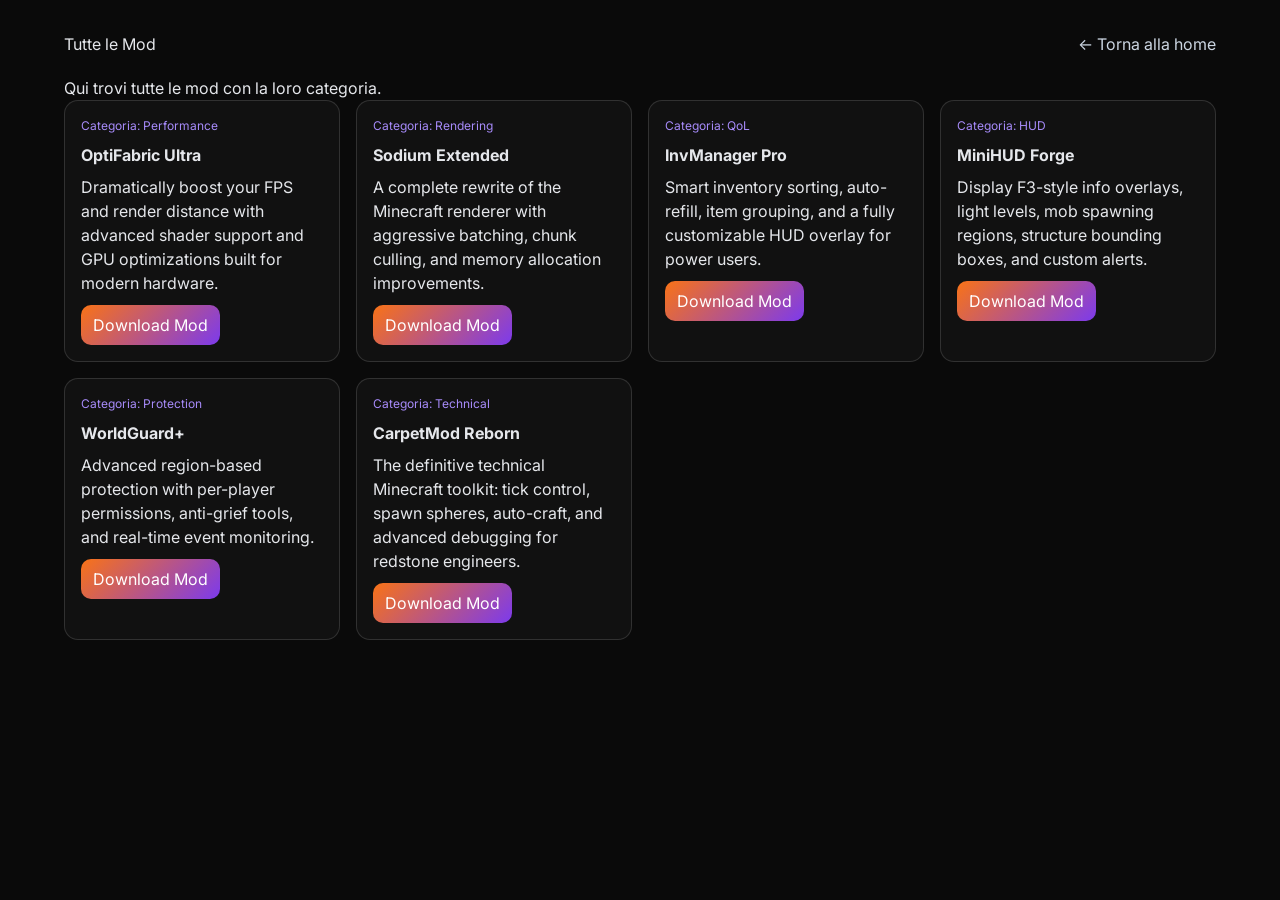
==== mods.html @ 99677b73 "Show two chosen mods on home and add dedicated all-mods page" ====
<!doctype html>
<html lang="it">
  <head>
    <meta charset="UTF-8" />
    <meta name="viewport" content="width=device-width, initial-scale=1.0" />
    <title>Tutte le Mod</title>
    <link rel="stylesheet" href="/assets/main-7BRnCNmq.css" />
    <style>
      body { background: #0a0a0a; color: #e5e7eb; }
      .wrap { max-width: 1200px; margin: 0 auto; padding: 32px 24px; }
      .grid { display: grid; gap: 16px; grid-template-columns: repeat(auto-fit,minmax(240px,1fr)); }
      .card { background: #111; border: 1px solid #ffffff22; border-radius: 14px; padding: 16px; }
      .cat { font-size: 12px; color: #a78bfa; }
      .title { font-weight: 700; margin: 8px 0; }
      .btn { display:inline-block; margin-top:10px; padding:8px 12px; border-radius:10px; background: linear-gradient(135deg,#f97316,#7c3aed); color:#fff; text-decoration:none; }
      .top { display:flex; justify-content:space-between; align-items:center; margin-bottom:20px; }
      .back { color:#cbd5e1; text-decoration:none; }
    </style>
  </head>
  <body>
    <div class="wrap">
      <div class="top">
        <h1>Tutte le Mod</h1>
        <a class="back" href="/">← Torna alla home</a>
      </div>
      <p>Qui trovi tutte le mod con la loro categoria.</p>
      <div id="mods-grid" class="grid"></div>
    </div>

    <script>
      async function loadMods() {
        try {
          const res = await fetch('/mods.json', { cache: 'no-store' });
          if (!res.ok) throw new Error('mods.json non trovato');
          const data = await res.json();
          return Array.isArray(data) ? data : [];
        } catch {
          return [];
        }
      }

      function renderMods(mods) {
        const grid = document.getElementById('mods-grid');
        if (!mods.length) {
          grid.innerHTML = '<div class="card">Nessuna mod disponibile.</div>';
          return;
        }

        grid.innerHTML = mods.map((mod) => `
          <article class="card">
            <div class="cat">Categoria: ${mod.category ?? 'N/D'}</div>
            <div class="title">${mod.name ?? 'Mod'}</div>
            <div>${mod.description ?? ''}</div>
            <a class="btn" href="${mod.downloadUrl ?? '#'}" target="_blank" rel="noopener noreferrer">
              ${mod.downloadLabel ?? 'Download Mod'}
            </a>
          </article>
        `).join('');
      }

      loadMods().then(renderMods);
    </script>
  </body>
</html>
---- assets/main-7BRnCNmq.css ----
@import"https://fonts.googleapis.com/css2?family=Inter:wght@300;400;500;600;700;800;900&family=Press+Start+2P&display=swap";@layer components;@layer properties{@supports (((-webkit-hyphens:none)) and (not (margin-trim:inline))) or ((-moz-orient:inline) and (not (color:rgb(from red r g b)))){*,:before,:after,::backdrop{--tw-border-style:solid;--tw-leading:initial;--tw-font-weight:initial;--tw-tracking:initial;--tw-duration:initial}}}@layer theme{:root,:host{--font-sans:ui-sans-serif, system-ui, sans-serif, "Apple Color Emoji", "Segoe UI Emoji", "Segoe UI Symbol", "Noto Color Emoji";--font-mono:ui-monospace, SFMono-Regular, Menlo, Monaco, Consolas, "Liberation Mono", "Courier New", monospace;--color-gray-300:oklch(87.2% .01 258.338);--color-gray-400:oklch(70.7% .022 261.325);--color-gray-500:oklch(55.1% .027 264.364);--color-gray-600:oklch(44.6% .03 256.802);--color-white:#fff;--spacing:.25rem;--container-xl:36rem;--container-2xl:42rem;--container-5xl:64rem;--container-7xl:80rem;--text-xs:.75rem;--text-xs--line-height:calc(1 / .75);--text-sm:.875rem;--text-sm--line-height:calc(1.25 / .875);--text-base:1rem;--text-base--line-height: 1.5 ;--text-lg:1.125rem;--text-lg--line-height:calc(1.75 / 1.125);--text-xl:1.25rem;--text-xl--line-height:calc(1.75 / 1.25);--text-2xl:1.5rem;--text-2xl--line-height:calc(2 / 1.5);--text-3xl:1.875rem;--text-3xl--line-height: 1.2 ;--text-4xl:2.25rem;--text-4xl--line-height:calc(2.5 / 2.25);--text-5xl:3rem;--text-5xl--line-height:1;--font-weight-semibold:600;--font-weight-bold:700;--font-weight-black:900;--tracking-tight:-.025em;--leading-tight:1.25;--leading-relaxed:1.625;--radius-md:.375rem;--radius-lg:.5rem;--radius-xl:.75rem;--radius-2xl:1rem;--aspect-video:16 / 9;--default-transition-duration:.15s;--default-transition-timing-function:cubic-bezier(.4, 0, .2, 1);--default-font-family:var(--font-sans);--default-mono-font-family:var(--font-mono)}}@layer base{*,:after,:before,::backdrop{box-sizing:border-box;border:0 solid;margin:0;padding:0}::file-selector-button{box-sizing:border-box;border:0 solid;margin:0;padding:0}html,:host{-webkit-text-size-adjust:100%;tab-size:4;line-height:1.5;font-family:var(--default-font-family,ui-sans-serif, system-ui, sans-serif, "Apple Color Emoji", "Segoe UI Emoji", "Segoe UI Symbol", "Noto Color Emoji");font-feature-settings:var(--default-font-feature-settings,normal);font-variation-settings:var(--default-font-variation-settings,normal);-webkit-tap-highlight-color:transparent}hr{height:0;color:inherit;border-top-width:1px}abbr:where([title]){-webkit-text-decoration:underline dotted;text-decoration:underline dotted}h1,h2,h3,h4,h5,h6{font-size:inherit;font-weight:inherit}a{color:inherit;-webkit-text-decoration:inherit;text-decoration:inherit}b,strong{font-weight:bolder}code,kbd,samp,pre{font-family:var(--default-mono-font-family,ui-monospace, SFMono-Regular, Menlo, Monaco, Consolas, "Liberation Mono", "Courier New", monospace);font-feature-settings:var(--default-mono-font-feature-settings,normal);font-variation-settings:var(--default-mono-font-variation-settings,normal);font-size:1em}small{font-size:80%}sub,sup{vertical-align:baseline;font-size:75%;line-height:0;position:relative}sub{bottom:-.25em}sup{top:-.5em}table{text-indent:0;border-color:inherit;border-collapse:collapse}:-moz-focusring{outline:auto}progress{vertical-align:baseline}summary{display:list-item}ol,ul,menu{list-style:none}img,svg,video,canvas,audio,iframe,embed,object{vertical-align:middle;display:block}img,video{max-width:100%;height:auto}button,input,select,optgroup,textarea{font:inherit;font-feature-settings:inherit;font-variation-settings:inherit;letter-spacing:inherit;color:inherit;opacity:1;background-color:#0000;border-radius:0}::file-selector-button{font:inherit;font-feature-settings:inherit;font-variation-settings:inherit;letter-spacing:inherit;color:inherit;opacity:1;background-color:#0000;border-radius:0}:where(select:is([multiple],[size])) optgroup{font-weight:bolder}:where(select:is([multiple],[size])) optgroup option{padding-inline-start:20px}::file-selector-button{margin-inline-end:4px}::placeholder{opacity:1}@supports (not ((-webkit-appearance:-apple-pay-button))) or (contain-intrinsic-size:1px){::placeholder{color:currentColor}@supports (color:color-mix(in lab,red,red)){::placeholder{color:color-mix(in oklab,currentcolor 50%,transparent)}}}textarea{resize:vertical}::-webkit-search-decoration{-webkit-appearance:none}::-webkit-date-and-time-value{min-height:1lh;text-align:inherit}::-webkit-datetime-edit{display:inline-flex}::-webkit-datetime-edit-fields-wrapper{padding:0}::-webkit-datetime-edit{padding-block:0}::-webkit-datetime-edit-year-field{padding-block:0}::-webkit-datetime-edit-month-field{padding-block:0}::-webkit-datetime-edit-day-field{padding-block:0}::-webkit-datetime-edit-hour-field{padding-block:0}::-webkit-datetime-edit-minute-field{padding-block:0}::-webkit-datetime-edit-second-field{padding-block:0}::-webkit-datetime-edit-millisecond-field{padding-block:0}::-webkit-datetime-edit-meridiem-field{padding-block:0}::-webkit-calendar-picker-indicator{line-height:1}:-moz-ui-invalid{box-shadow:none}button,input:where([type=button],[type=reset],[type=submit]){appearance:button}::file-selector-button{appearance:button}::-webkit-inner-spin-button{height:auto}::-webkit-outer-spin-button{height:auto}[hidden]:where(:not([hidden=until-found])){display:none!important}}@layer utilities{.visible{visibility:visible}.absolute{position:absolute}.fixed{position:fixed}.relative{position:relative}.inset-0{inset:calc(var(--spacing) * 0)}.top-0{top:calc(var(--spacing) * 0)}.top-3{top:calc(var(--spacing) * 3)}.right-0{right:calc(var(--spacing) * 0)}.left-0{left:calc(var(--spacing) * 0)}.left-3{left:calc(var(--spacing) * 3)}.z-10{z-index:10}.z-50{z-index:50}.mx-auto{margin-inline:auto}.mt-1{margin-top:calc(var(--spacing) * 1)}.mt-2{margin-top:calc(var(--spacing) * 2)}.mt-12{margin-top:calc(var(--spacing) * 12)}.mt-16{margin-top:calc(var(--spacing) * 16)}.mt-auto{margin-top:auto}.mb-2{margin-bottom:calc(var(--spacing) * 2)}.mb-4{margin-bottom:calc(var(--spacing) * 4)}.mb-6{margin-bottom:calc(var(--spacing) * 6)}.mb-8{margin-bottom:calc(var(--spacing) * 8)}.mb-10{margin-bottom:calc(var(--spacing) * 10)}.mb-16{margin-bottom:calc(var(--spacing) * 16)}.flex{display:flex}.grid{display:grid}.hidden{display:none}.inline-block{display:inline-block}.aspect-video{aspect-ratio:var(--aspect-video)}.h-7{height:calc(var(--spacing) * 7)}.h-8{height:calc(var(--spacing) * 8)}.h-12{height:calc(var(--spacing) * 12)}.h-16{height:calc(var(--spacing) * 16)}.h-full{height:100%}.min-h-screen{min-height:100vh}.w-7{width:calc(var(--spacing) * 7)}.w-8{width:calc(var(--spacing) * 8)}.w-12{width:calc(var(--spacing) * 12)}.w-full{width:100%}.max-w-2xl{max-width:var(--container-2xl)}.max-w-5xl{max-width:var(--container-5xl)}.max-w-7xl{max-width:var(--container-7xl)}.max-w-xl{max-width:var(--container-xl)}.flex-1{flex:1}.grid-cols-1{grid-template-columns:repeat(1,minmax(0,1fr))}.flex-col{flex-direction:column}.flex-wrap{flex-wrap:wrap}.items-center{align-items:center}.justify-between{justify-content:space-between}.justify-center{justify-content:center}.gap-1{gap:calc(var(--spacing) * 1)}.gap-2{gap:calc(var(--spacing) * 2)}.gap-3{gap:calc(var(--spacing) * 3)}.gap-4{gap:calc(var(--spacing) * 4)}.gap-6{gap:calc(var(--spacing) * 6)}.gap-8{gap:calc(var(--spacing) * 8)}.overflow-hidden{overflow:hidden}.rounded{border-radius:.25rem}.rounded-2xl{border-radius:var(--radius-2xl)}.rounded-full{border-radius:3.40282e38px}.rounded-lg{border-radius:var(--radius-lg)}.rounded-md{border-radius:var(--radius-md)}.rounded-xl{border-radius:var(--radius-xl)}.border{border-style:var(--tw-border-style);border-width:1px}.border-t{border-top-style:var(--tw-border-style);border-top-width:1px}.border-white\/5{border-color:#ffffff0d}@supports (color:color-mix(in lab,red,red)){.border-white\/5{border-color:color-mix(in oklab,var(--color-white) 5%,transparent)}}.object-cover{object-fit:cover}.p-5{padding:calc(var(--spacing) * 5)}.p-6{padding:calc(var(--spacing) * 6)}.p-8{padding:calc(var(--spacing) * 8)}.px-2{padding-inline:calc(var(--spacing) * 2)}.px-3{padding-inline:calc(var(--spacing) * 3)}.px-4{padding-inline:calc(var(--spacing) * 4)}.px-6{padding-inline:calc(var(--spacing) * 6)}.px-8{padding-inline:calc(var(--spacing) * 8)}.px-10{padding-inline:calc(var(--spacing) * 10)}.py-1{padding-block:calc(var(--spacing) * 1)}.py-2{padding-block:calc(var(--spacing) * 2)}.py-3{padding-block:calc(var(--spacing) * 3)}.py-4{padding-block:calc(var(--spacing) * 4)}.py-12{padding-block:calc(var(--spacing) * 12)}.py-24{padding-block:calc(var(--spacing) * 24)}.pt-2{padding-top:calc(var(--spacing) * 2)}.pt-8{padding-top:calc(var(--spacing) * 8)}.pt-16{padding-top:calc(var(--spacing) * 16)}.text-center{text-align:center}.font-mono{font-family:var(--font-mono)}.text-2xl{font-size:var(--text-2xl);line-height:var(--tw-leading,var(--text-2xl--line-height))}.text-3xl{font-size:var(--text-3xl);line-height:var(--tw-leading,var(--text-3xl--line-height))}.text-4xl{font-size:var(--text-4xl);line-height:var(--tw-leading,var(--text-4xl--line-height))}.text-base{font-size:var(--text-base);line-height:var(--tw-leading,var(--text-base--line-height))}.text-lg{font-size:var(--text-lg);line-height:var(--tw-leading,var(--text-lg--line-height))}.text-sm{font-size:var(--text-sm);line-height:var(--tw-leading,var(--text-sm--line-height))}.text-xs{font-size:var(--text-xs);line-height:var(--tw-leading,var(--text-xs--line-height))}.leading-none{--tw-leading:1;line-height:1}.leading-relaxed{--tw-leading:var(--leading-relaxed);line-height:var(--leading-relaxed)}.leading-tight{--tw-leading:var(--leading-tight);line-height:var(--leading-tight)}.font-black{--tw-font-weight:var(--font-weight-black);font-weight:var(--font-weight-black)}.font-bold{--tw-font-weight:var(--font-weight-bold);font-weight:var(--font-weight-bold)}.font-semibold{--tw-font-weight:var(--font-weight-semibold);font-weight:var(--font-weight-semibold)}.tracking-tight{--tw-tracking:var(--tracking-tight);letter-spacing:var(--tracking-tight)}.text-gray-300{color:var(--color-gray-300)}.text-gray-400{color:var(--color-gray-400)}.text-gray-500{color:var(--color-gray-500)}.text-gray-600{color:var(--color-gray-600)}.text-white{color:var(--color-white)}.opacity-0{opacity:0}.transition-all{transition-property:all;transition-timing-function:var(--tw-ease,var(--default-transition-timing-function));transition-duration:var(--tw-duration,var(--default-transition-duration))}.transition-colors{transition-property:color,background-color,border-color,outline-color,text-decoration-color,fill,stroke,--tw-gradient-from,--tw-gradient-via,--tw-gradient-to;transition-timing-function:var(--tw-ease,var(--default-transition-timing-function));transition-duration:var(--tw-duration,var(--default-transition-duration))}.duration-200{--tw-duration:.2s;transition-duration:.2s}.duration-300{--tw-duration:.3s;transition-duration:.3s}@media(hover:hover){.hover\:text-gray-400:hover{color:var(--color-gray-400)}.hover\:text-white:hover{color:var(--color-white)}}@media(min-width:40rem){.sm\:inline{display:inline}.sm\:grid-cols-2{grid-template-columns:repeat(2,minmax(0,1fr))}.sm\:flex-row{flex-direction:row}}@media(min-width:48rem){.md\:flex{display:flex}.md\:w-\[45\%\]{width:45%}.md\:w-\[55\%\]{width:55%}.md\:grid-cols-2{grid-template-columns:repeat(2,minmax(0,1fr))}.md\:flex-row{flex-direction:row}.md\:text-5xl{font-size:var(--text-5xl);line-height:var(--tw-leading,var(--text-5xl--line-height))}.md\:text-xl{font-size:var(--text-xl);line-height:var(--tw-leading,var(--text-xl--line-height))}}@media(min-width:64rem){.lg\:grid-cols-3{grid-template-columns:repeat(3,minmax(0,1fr))}.lg\:grid-cols-4{grid-template-columns:repeat(4,minmax(0,1fr))}}}:root{--color-bg:#0a0a0a;--color-surface:#111;--color-surface-alt:#161616;--color-border:#ffffff14;--color-purple:#624bd2;--color-purple-glow:#624bd266;--color-gold:#f59e0b;--gradient-cta:linear-gradient(135deg, #f97316, #dc2626, #7c3aed)}*{box-sizing:border-box}html{scroll-behavior:smooth}body{background-color:var(--color-bg);color:#e5e7eb;-webkit-font-smoothing:antialiased;margin:0;font-family:Inter,system-ui,-apple-system,sans-serif;overflow-x:hidden}code{font-family:Menlo,Monaco,Consolas,Courier New,monospace}::-webkit-scrollbar{width:6px}::-webkit-scrollbar-track{background:var(--color-bg)}::-webkit-scrollbar-thumb{background:#333;border-radius:3px}@keyframes fadeInUp{0%{opacity:0;transform:translateY(32px)}to{opacity:1;transform:translateY(0)}}@keyframes pulseGlow{0%,to{opacity:.4;transform:scale(1)}50%{opacity:.6;transform:scale(1.05)}}@keyframes shimmer{0%{background-position:-200%}to{background-position:200%}}.animate-fade-in-up{opacity:0;animation:.6s forwards fadeInUp}.animate-delay-100{animation-delay:.1s}.animate-delay-200{animation-delay:.2s}.animate-delay-300{animation-delay:.3s}.animate-delay-400{animation-delay:.4s}.animate-delay-500{animation-delay:.5s}.animate-delay-600{animation-delay:.6s}.pulse-glow{animation:4s ease-in-out infinite pulseGlow}.gradient-text{-webkit-text-fill-color:transparent;background:linear-gradient(135deg,#f97316,#dc2626,#7c3aed);-webkit-background-clip:text;background-clip:text}.btn-cta{background:var(--gradient-cta);background-size:200%;transition:all .3s;position:relative;overflow:hidden}.btn-cta:hover{background-position:100%;transform:translateY(-2px);box-shadow:0 0 30px #7c3aed80,0 0 60px #dc26264d}.navbar-glass{-webkit-backdrop-filter:blur(16px);border-bottom:1px solid var(--color-border);background:#0a0a0ad9}.card-surface{background:var(--color-surface);border:1px solid var(--color-border);transition:all .3s}.card-surface:hover{border-color:var(--color-purple-glow);box-shadow:0 0 20px var(--color-purple-glow),0 8px 32px #0006;transform:translateY(-4px)}.feature-icon-glow{transition:all .3s}.card-surface:hover .feature-icon-glow{filter:drop-shadow(0 0 8px var(--color-purple))}.glow-divider{background:linear-gradient(90deg,transparent,var(--color-purple),#dc2626,transparent);height:1px;box-shadow:0 0 20px var(--color-purple-glow)}.mod-image-wrapper{overflow:hidden}.mod-image-wrapper img{transition:transform .4s}.card-surface:hover .mod-image-wrapper img{transform:scale(1.05)}.btn-download{background:var(--gradient-cta);transition:all .3s}.btn-download:hover{transform:translateY(-1px);box-shadow:0 0 20px #7c3aed66}.btn-github{border:1px solid var(--color-border);background:0 0;transition:all .3s}.btn-github:hover{border-color:var(--color-purple-glow);background:#7c3aed1a}.hero-bg{opacity:.15;background-image:url(/placeholder.png);background-position:50%;background-size:cover;position:absolute;inset:0}.hero-radial-glow{background:radial-gradient(80% 60% at 50% 40%,#3d29a359,#0000 70%);position:absolute;inset:0}.font-pixel{font-family:"Press Start 2P",monospace}@property --tw-border-style{syntax:"*";inherits:false;initial-value:solid}@property --tw-leading{syntax:"*";inherits:false}@property --tw-font-weight{syntax:"*";inherits:false}@property --tw-tracking{syntax:"*";inherits:false}@property --tw-duration{syntax:"*";inherits:false}
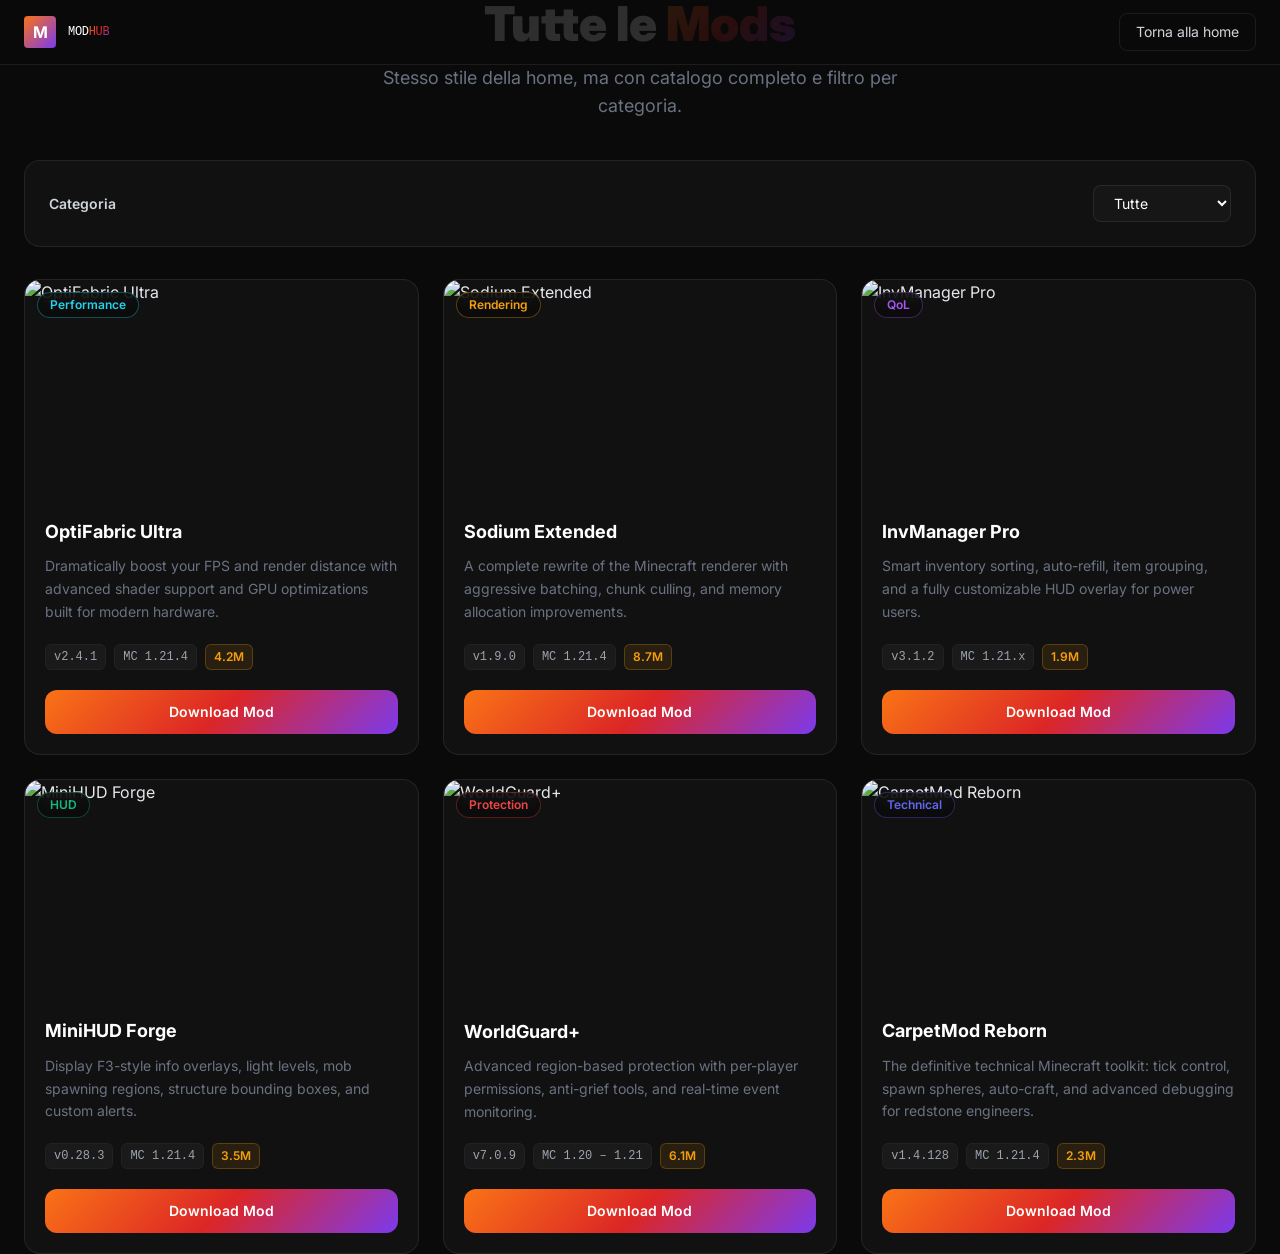
==== commit b0878359: "Match mods page style to home and add category filter menu" ====
--- a/mods.html
+++ b/mods.html
@@ -3,31 +3,41 @@
   <head>
     <meta charset="UTF-8" />
     <meta name="viewport" content="width=device-width, initial-scale=1.0" />
-    <title>Tutte le Mod</title>
+    <title>ModHub • Tutte le Mod</title>
     <link rel="stylesheet" href="/assets/main-7BRnCNmq.css" />
-    <style>
-      body { background: #0a0a0a; color: #e5e7eb; }
-      .wrap { max-width: 1200px; margin: 0 auto; padding: 32px 24px; }
-      .grid { display: grid; gap: 16px; grid-template-columns: repeat(auto-fit,minmax(240px,1fr)); }
-      .card { background: #111; border: 1px solid #ffffff22; border-radius: 14px; padding: 16px; }
-      .cat { font-size: 12px; color: #a78bfa; }
-      .title { font-weight: 700; margin: 8px 0; }
-      .btn { display:inline-block; margin-top:10px; padding:8px 12px; border-radius:10px; background: linear-gradient(135deg,#f97316,#7c3aed); color:#fff; text-decoration:none; }
-      .top { display:flex; justify-content:space-between; align-items:center; margin-bottom:20px; }
-      .back { color:#cbd5e1; text-decoration:none; }
-    </style>
   </head>
-  <body>
-    <div class="wrap">
-      <div class="top">
-        <h1>Tutte le Mod</h1>
-        <a class="back" href="/">← Torna alla home</a>
+  <body style="background:var(--color-bg);min-height:100vh;">
+    <nav class="navbar-glass fixed top-0 left-0 right-0 z-50 transition-all duration-300">
+      <div class="max-w-7xl mx-auto px-6 h-16 flex items-center justify-between">
+        <a href="/" class="flex items-center gap-3">
+          <div class="w-8 h-8 rounded flex items-center justify-center" style="background:linear-gradient(135deg, #f97316, #7c3aed)">
+            <span class="text-white font-bold">M</span>
+          </div>
+          <span class="font-pixel text-xs text-white tracking-tight">MOD<span class="gradient-text">HUB</span></span>
+        </a>
+        <a href="/" class="btn-github px-4 py-2 rounded-lg text-sm text-gray-300 hover:text-white">Torna alla home</a>
       </div>
-      <p>Qui trovi tutte le mod con la loro categoria.</p>
-      <div id="mods-grid" class="grid"></div>
-    </div>
+    </nav>
+
+    <main class="pt-24 pb-16 px-6 max-w-7xl mx-auto">
+      <div class="text-center mb-10">
+        <h1 class="text-4xl md:text-5xl font-black text-white mb-4">Tutte le <span class="gradient-text">Mods</span></h1>
+        <p class="text-gray-500 text-lg max-w-xl mx-auto">Stesso stile della home, ma con catalogo completo e filtro per categoria.</p>
+      </div>
+
+      <section class="card-surface rounded-2xl p-6 mb-8">
+        <div class="flex flex-col sm:flex-row gap-4 items-center justify-between">
+          <label for="category-filter" class="text-sm text-gray-300 font-semibold">Categoria</label>
+          <select id="category-filter" class="rounded-lg px-4 py-2 text-sm text-white" style="background:#161616;border:1px solid var(--color-border)"></select>
+        </div>
+      </section>
+
+      <section id="mods-grid" class="grid grid-cols-1 md:grid-cols-2 lg:grid-cols-3 gap-6"></section>
+    </main>
 
     <script>
+      let allMods = [];
+
       async function loadMods() {
         try {
           const res = await fetch('/mods.json', { cache: 'no-store' });
@@ -39,26 +49,59 @@
         }
       }
 
-      function renderMods(mods) {
+      function getCategories(mods) {
+        return ['Tutte', ...new Set(mods.map((m) => m.category).filter(Boolean))];
+      }
+
+      function renderCategoryMenu(mods) {
+        const select = document.getElementById('category-filter');
+        const categories = getCategories(mods);
+        select.innerHTML = categories.map((c) => `<option value="${c}">${c}</option>`).join('');
+        select.addEventListener('change', () => renderMods(select.value));
+      }
+
+      function card(mod) {
+        return `
+          <article class="card-surface rounded-2xl overflow-hidden flex flex-col">
+            <div class="mod-image-wrapper relative aspect-video">
+              <img src="${mod.image ?? 'https://picsum.photos/seed/fallback/600/340'}" alt="${mod.name ?? 'Mod'}" class="w-full h-full object-cover" />
+              <span class="absolute top-3 left-3 text-xs font-semibold px-3 py-1 rounded-full" style="background:rgba(10,10,10,0.75);border:1px solid ${mod.color ?? '#7c3aed'}55;color:${mod.color ?? '#a78bfa'};backdrop-filter:blur(8px)">
+                ${mod.category ?? 'N/D'}
+              </span>
+            </div>
+            <div class="flex flex-col flex-1 p-5 gap-3">
+              <h3 class="text-white font-bold text-lg leading-tight">${mod.name ?? 'Mod'}</h3>
+              <p class="text-gray-500 text-sm leading-relaxed">${mod.description ?? ''}</p>
+              <div class="flex flex-wrap gap-2 mt-auto pt-2">
+                <span class="text-xs px-2 py-1 rounded-md font-mono" style="background:#1a1a1a;color:#9ca3af;border:1px solid #222">${mod.version ?? 'v1.0.0'}</span>
+                <span class="text-xs px-2 py-1 rounded-md font-mono" style="background:#1a1a1a;color:#9ca3af;border:1px solid #222">MC ${mod.mcVersion ?? '1.21.x'}</span>
+                <span class="text-xs px-2 py-1 rounded-md font-semibold" style="background:rgba(245,158,11,0.1);color:#f59e0b;border:1px solid rgba(245,158,11,0.25)">${mod.downloads ?? 'N/D'}</span>
+              </div>
+              <a href="${mod.downloadUrl ?? '#'}" target="_blank" rel="noopener noreferrer" class="btn-download mt-2 w-full flex items-center justify-center gap-2 py-3 rounded-xl text-white font-semibold text-sm">
+                ${mod.downloadLabel ?? 'Download Mod'}
+              </a>
+            </div>
+          </article>
+        `;
+      }
+
+      function renderMods(category = 'Tutte') {
         const grid = document.getElementById('mods-grid');
-        if (!mods.length) {
-          grid.innerHTML = '<div class="card">Nessuna mod disponibile.</div>';
+        const filtered = category === 'Tutte' ? allMods : allMods.filter((m) => m.category === category);
+
+        if (!filtered.length) {
+          grid.innerHTML = '<div class="card-surface rounded-2xl p-6 text-gray-400">Nessuna mod in questa categoria.</div>';
           return;
         }
 
-        grid.innerHTML = mods.map((mod) => `
-          <article class="card">
-            <div class="cat">Categoria: ${mod.category ?? 'N/D'}</div>
-            <div class="title">${mod.name ?? 'Mod'}</div>
-            <div>${mod.description ?? ''}</div>
-            <a class="btn" href="${mod.downloadUrl ?? '#'}" target="_blank" rel="noopener noreferrer">
-              ${mod.downloadLabel ?? 'Download Mod'}
-            </a>
-          </article>
-        `).join('');
+        grid.innerHTML = filtered.map(card).join('');
       }
 
-      loadMods().then(renderMods);
+      loadMods().then((mods) => {
+        allMods = mods;
+        renderCategoryMenu(allMods);
+        renderMods('Tutte');
+      });
     </script>
   </body>
 </html>
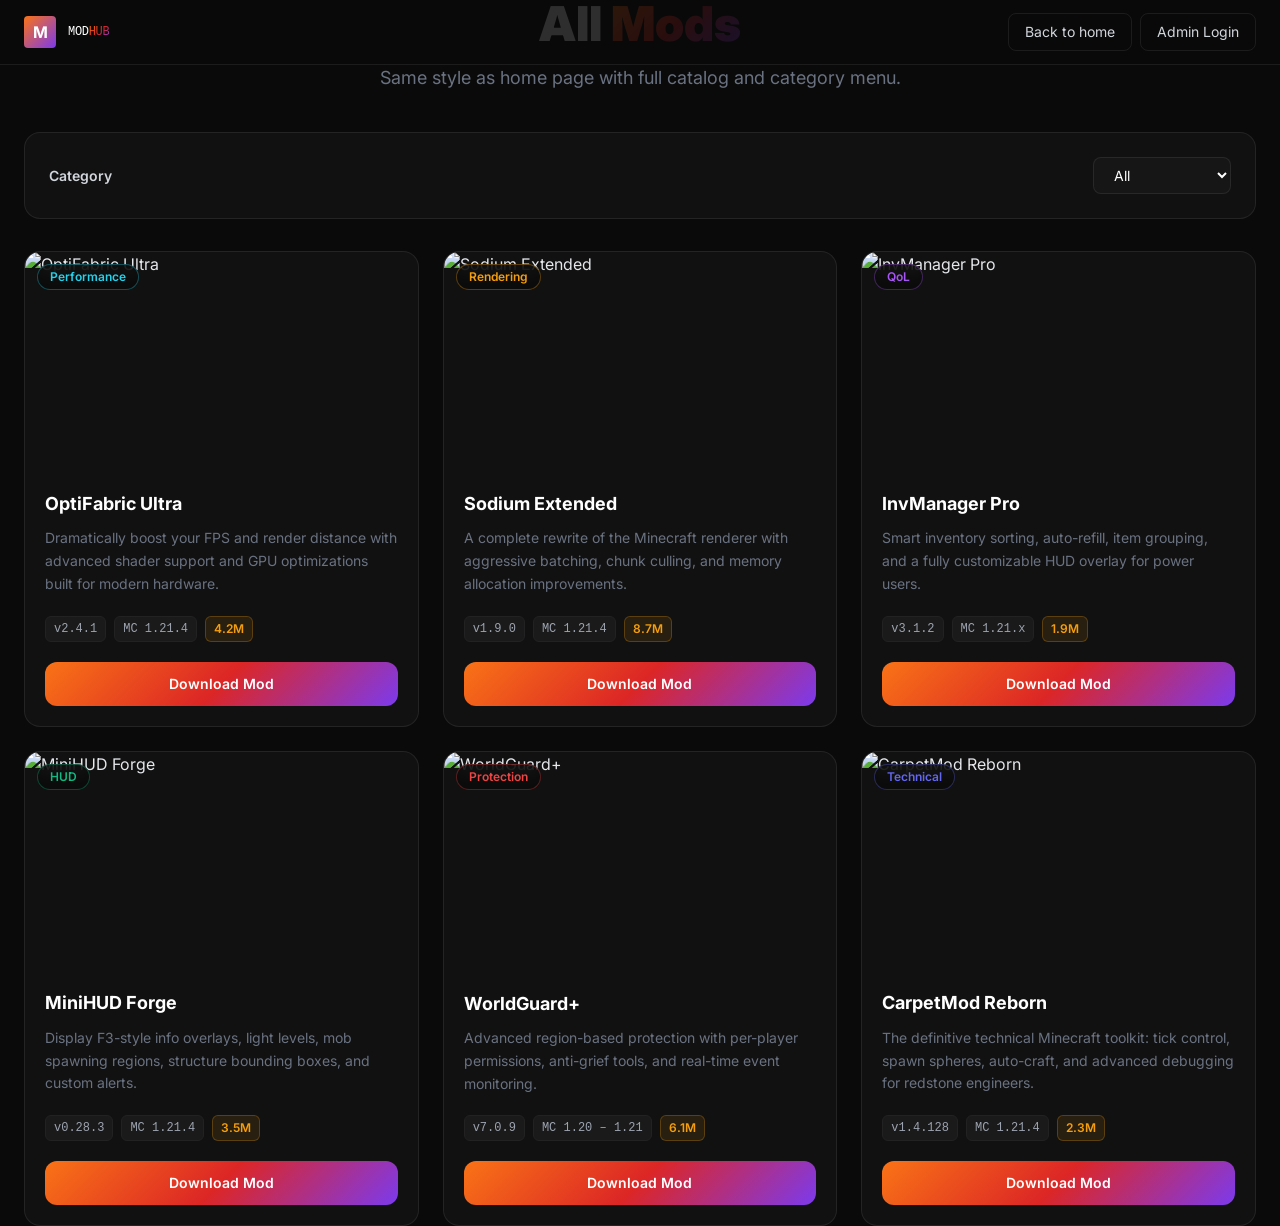
==== commit a7d6b54c: "Add full admin CRUD on all-mods page and translate UI to English" ====
--- a/mods.html
+++ b/mods.html
@@ -1,9 +1,9 @@
 <!doctype html>
-<html lang="it">
+<html lang="en">
   <head>
     <meta charset="UTF-8" />
     <meta name="viewport" content="width=device-width, initial-scale=1.0" />
-    <title>ModHub • Tutte le Mod</title>
+    <title>ModHub • All Mods</title>
     <link rel="stylesheet" href="/assets/main-7BRnCNmq.css" />
   </head>
   <body style="background:var(--color-bg);min-height:100vh;">
@@ -15,33 +15,74 @@
           </div>
           <span class="font-pixel text-xs text-white tracking-tight">MOD<span class="gradient-text">HUB</span></span>
         </a>
-        <a href="/" class="btn-github px-4 py-2 rounded-lg text-sm text-gray-300 hover:text-white">Torna alla home</a>
+        <div class="flex items-center gap-2">
+          <a href="/" class="btn-github px-4 py-2 rounded-lg text-sm text-gray-300 hover:text-white">Back to home</a>
+          <button id="admin-login" class="btn-github px-4 py-2 rounded-lg text-sm text-gray-300 hover:text-white">Admin Login</button>
+          <span id="admin-badge" class="px-3 py-2 rounded-lg text-xs border border-white/20 text-white hidden">Admin</span>
+        </div>
       </div>
     </nav>
 
     <main class="pt-24 pb-16 px-6 max-w-7xl mx-auto">
       <div class="text-center mb-10">
-        <h1 class="text-4xl md:text-5xl font-black text-white mb-4">Tutte le <span class="gradient-text">Mods</span></h1>
-        <p class="text-gray-500 text-lg max-w-xl mx-auto">Stesso stile della home, ma con catalogo completo e filtro per categoria.</p>
+        <h1 class="text-4xl md:text-5xl font-black text-white mb-4">All <span class="gradient-text">Mods</span></h1>
+        <p class="text-gray-500 text-lg max-w-xl mx-auto">Same style as home page with full catalog and category menu.</p>
       </div>
 
       <section class="card-surface rounded-2xl p-6 mb-8">
         <div class="flex flex-col sm:flex-row gap-4 items-center justify-between">
-          <label for="category-filter" class="text-sm text-gray-300 font-semibold">Categoria</label>
+          <label for="category-filter" class="text-sm text-gray-300 font-semibold">Category</label>
           <select id="category-filter" class="rounded-lg px-4 py-2 text-sm text-white" style="background:#161616;border:1px solid var(--color-border)"></select>
         </div>
       </section>
 
+      <section id="admin-panel" class="card-surface rounded-2xl p-6 mb-8 hidden"></section>
+
       <section id="mods-grid" class="grid grid-cols-1 md:grid-cols-2 lg:grid-cols-3 gap-6"></section>
     </main>
 
     <script>
+      const ADMIN_USER = 'tigercecco';
+      const ADMIN_PASS = 'tigercecco';
+      const STORAGE_KEY = 'modhub_custom_mods';
+      const ROLE_KEY = 'modhub_role';
+
       let allMods = [];
-
-      async function loadMods() {
+      let editingId = null;
+      const defaults = {
+        name: '',
+        category: 'Custom',
+        description: '',
+        version: 'v1.0.0',
+        mcVersion: '1.21.x',
+        downloads: 'New',
+        image: 'https://picsum.photos/seed/custommod/600/340',
+        color: '#7c3aed',
+        downloadUrl: '',
+        downloadLabel: 'Download Mod'
+      };
+
+      function isAdmin() {
+        return localStorage.getItem(ROLE_KEY) === 'admin';
+      }
+
+      function getLocalMods() {
+        try {
+          const data = JSON.parse(localStorage.getItem(STORAGE_KEY) || '[]');
+          return Array.isArray(data) ? data : [];
+        } catch {
+          return [];
+        }
+      }
+
+      function saveLocalMods(mods) {
+        localStorage.setItem(STORAGE_KEY, JSON.stringify(mods));
+      }
+
+      async function loadRemoteMods() {
         try {
           const res = await fetch('/mods.json', { cache: 'no-store' });
-          if (!res.ok) throw new Error('mods.json non trovato');
+          if (!res.ok) throw new Error('mods.json not found');
           const data = await res.json();
           return Array.isArray(data) ? data : [];
         } catch {
@@ -50,23 +91,31 @@
       }
 
       function getCategories(mods) {
-        return ['Tutte', ...new Set(mods.map((m) => m.category).filter(Boolean))];
+        return ['All', ...new Set(mods.map((m) => m.category).filter(Boolean))];
       }
 
       function renderCategoryMenu(mods) {
         const select = document.getElementById('category-filter');
         const categories = getCategories(mods);
+        const current = select.value || 'All';
         select.innerHTML = categories.map((c) => `<option value="${c}">${c}</option>`).join('');
-        select.addEventListener('change', () => renderMods(select.value));
-      }
-
-      function card(mod) {
+        select.value = categories.includes(current) ? current : 'All';
+      }
+
+      function modCard(mod, category) {
+        const adminActions = isAdmin() ? `
+          <div class="flex gap-2 mt-2">
+            <button data-action="edit" data-id="${mod.id}" class="btn-github px-3 py-2 rounded-lg text-xs text-gray-300">Edit</button>
+            <button data-action="delete" data-id="${mod.id}" class="btn-github px-3 py-2 rounded-lg text-xs text-gray-300">Delete</button>
+          </div>
+        ` : '';
+
         return `
           <article class="card-surface rounded-2xl overflow-hidden flex flex-col">
             <div class="mod-image-wrapper relative aspect-video">
               <img src="${mod.image ?? 'https://picsum.photos/seed/fallback/600/340'}" alt="${mod.name ?? 'Mod'}" class="w-full h-full object-cover" />
               <span class="absolute top-3 left-3 text-xs font-semibold px-3 py-1 rounded-full" style="background:rgba(10,10,10,0.75);border:1px solid ${mod.color ?? '#7c3aed'}55;color:${mod.color ?? '#a78bfa'};backdrop-filter:blur(8px)">
-                ${mod.category ?? 'N/D'}
+                ${category}
               </span>
             </div>
             <div class="flex flex-col flex-1 p-5 gap-3">
@@ -80,28 +129,155 @@
               <a href="${mod.downloadUrl ?? '#'}" target="_blank" rel="noopener noreferrer" class="btn-download mt-2 w-full flex items-center justify-center gap-2 py-3 rounded-xl text-white font-semibold text-sm">
                 ${mod.downloadLabel ?? 'Download Mod'}
               </a>
+              ${adminActions}
             </div>
           </article>
         `;
       }
 
-      function renderMods(category = 'Tutte') {
+      function renderMods() {
+        const category = document.getElementById('category-filter').value || 'All';
         const grid = document.getElementById('mods-grid');
-        const filtered = category === 'Tutte' ? allMods : allMods.filter((m) => m.category === category);
+        const filtered = category === 'All' ? allMods : allMods.filter((m) => m.category === category);
 
         if (!filtered.length) {
-          grid.innerHTML = '<div class="card-surface rounded-2xl p-6 text-gray-400">Nessuna mod in questa categoria.</div>';
+          grid.innerHTML = '<div class="card-surface rounded-2xl p-6 text-gray-400">No mods found for this category.</div>';
           return;
         }
 
-        grid.innerHTML = filtered.map(card).join('');
-      }
-
-      loadMods().then((mods) => {
-        allMods = mods;
+        grid.innerHTML = filtered.map((m) => modCard(m, m.category ?? 'N/A')).join('');
+      }
+
+      function openEdit(id) {
+        const mod = allMods.find((m) => String(m.id) === String(id));
+        if (!mod) return;
+        editingId = mod.id;
+        const form = document.getElementById('admin-form');
+        Object.keys(defaults).forEach((key) => {
+          if (form[key]) form[key].value = mod[key] ?? defaults[key];
+        });
+        window.scrollTo({ top: 0, behavior: 'smooth' });
+      }
+
+      function deleteMod(id) {
+        allMods = allMods.filter((m) => String(m.id) !== String(id));
+        saveLocalMods(allMods);
         renderCategoryMenu(allMods);
-        renderMods('Tutte');
-      });
+        renderMods();
+      }
+
+      function bindGridActions() {
+        document.getElementById('mods-grid').addEventListener('click', (e) => {
+          const btn = e.target.closest('button[data-action]');
+          if (!btn || !isAdmin()) return;
+          const id = btn.dataset.id;
+          const action = btn.dataset.action;
+          if (action === 'edit') openEdit(id);
+          if (action === 'delete') deleteMod(id);
+        });
+      }
+
+      function renderAdminPanel() {
+        const panel = document.getElementById('admin-panel');
+        const loginBtn = document.getElementById('admin-login');
+        const badge = document.getElementById('admin-badge');
+
+        if (!isAdmin()) {
+          panel.classList.add('hidden');
+          loginBtn.classList.remove('hidden');
+          badge.classList.add('hidden');
+          return;
+        }
+
+        loginBtn.classList.add('hidden');
+        badge.classList.remove('hidden');
+        panel.classList.remove('hidden');
+
+        panel.innerHTML = `
+          <h3 class="text-white font-bold text-lg mb-4">Admin: ${editingId ? 'Edit mod' : 'Add new mod'}</h3>
+          <form id="admin-form" class="grid grid-cols-1 md:grid-cols-2 gap-4">
+            <input name="name" placeholder="Mod name" class="rounded-lg px-3 py-2 bg-black/30 border border-white/10 text-white" />
+            <input name="category" placeholder="Category" class="rounded-lg px-3 py-2 bg-black/30 border border-white/10 text-white" />
+            <input name="version" placeholder="Version" class="rounded-lg px-3 py-2 bg-black/30 border border-white/10 text-white" />
+            <input name="mcVersion" placeholder="Minecraft version" class="rounded-lg px-3 py-2 bg-black/30 border border-white/10 text-white" />
+            <input name="downloads" placeholder="Downloads (e.g. 1.2K)" class="rounded-lg px-3 py-2 bg-black/30 border border-white/10 text-white" />
+            <input name="image" placeholder="Image URL" class="rounded-lg px-3 py-2 bg-black/30 border border-white/10 text-white" />
+            <input name="color" placeholder="Color (e.g. #7c3aed)" class="rounded-lg px-3 py-2 bg-black/30 border border-white/10 text-white" />
+            <input name="downloadUrl" placeholder="Download URL" class="rounded-lg px-3 py-2 bg-black/30 border border-white/10 text-white" />
+            <input name="downloadLabel" placeholder="Download button text" class="rounded-lg px-3 py-2 bg-black/30 border border-white/10 text-white" />
+            <input type="file" name="file" class="rounded-lg px-3 py-2 bg-black/30 border border-white/10 text-gray-300" />
+            <textarea name="description" placeholder="Mod description" class="rounded-lg px-3 py-2 bg-black/30 border border-white/10 text-white md:col-span-2"></textarea>
+            <div class="md:col-span-2 flex gap-2">
+              <button type="submit" class="btn-cta px-6 py-3 rounded-xl text-white font-semibold">${editingId ? 'Save changes' : 'Add mod'}</button>
+              <button type="button" id="cancel-edit" class="btn-github px-6 py-3 rounded-xl text-gray-300 font-semibold">Cancel</button>
+            </div>
+          </form>
+        `;
+
+        const form = document.getElementById('admin-form');
+        Object.keys(defaults).forEach((key) => {
+          if (form[key]) form[key].value = defaults[key] ?? '';
+        });
+
+        form.file.addEventListener('change', (e) => {
+          const file = e.target.files?.[0];
+          if (!file) return;
+          form.downloadUrl.value = URL.createObjectURL(file);
+          form.downloadLabel.value = `Download ${file.name}`;
+        });
+
+        form.addEventListener('submit', (e) => {
+          e.preventDefault();
+          const values = Object.fromEntries(new FormData(form).entries());
+          const mod = { ...defaults, ...values };
+          if (!mod.name || !mod.downloadUrl) return;
+
+          if (editingId) {
+            allMods = allMods.map((m) => (String(m.id) === String(editingId) ? { ...m, ...mod, id: editingId } : m));
+          } else {
+            allMods = [{ id: Date.now(), ...mod }, ...allMods];
+          }
+
+          editingId = null;
+          saveLocalMods(allMods);
+          renderCategoryMenu(allMods);
+          renderAdminPanel();
+          renderMods();
+        });
+
+        document.getElementById('cancel-edit').addEventListener('click', () => {
+          editingId = null;
+          renderAdminPanel();
+        });
+      }
+
+      function bindLogin() {
+        document.getElementById('admin-login').addEventListener('click', () => {
+          const user = window.prompt('Username');
+          const pass = window.prompt('Password');
+          if (user === ADMIN_USER && pass === ADMIN_PASS) {
+            localStorage.setItem(ROLE_KEY, 'admin');
+            window.alert('Admin login successful');
+            renderAdminPanel();
+          } else {
+            window.alert('Invalid credentials');
+          }
+        });
+      }
+
+      async function init() {
+        const local = getLocalMods();
+        allMods = local.length ? local : await loadRemoteMods();
+        renderCategoryMenu(allMods);
+        renderAdminPanel();
+        renderMods();
+
+        document.getElementById('category-filter').addEventListener('change', renderMods);
+        bindLogin();
+        bindGridActions();
+      }
+
+      init();
     </script>
   </body>
 </html>
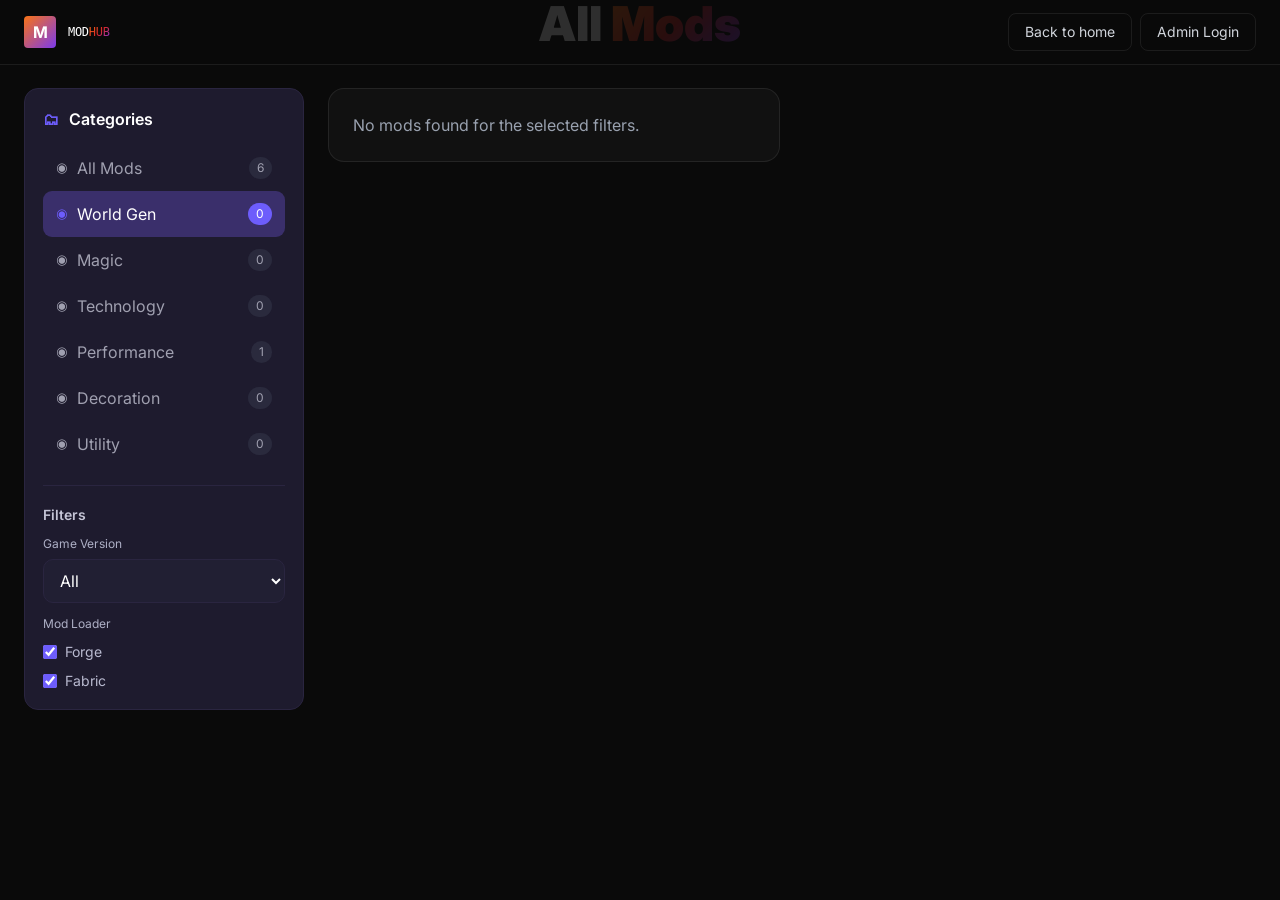
==== commit 8596bafd: "Redesign categories as premium left sidebar with filters" ====
--- a/mods.html
+++ b/mods.html
@@ -5,6 +5,67 @@
     <meta name="viewport" content="width=device-width, initial-scale=1.0" />
     <title>ModHub • All Mods</title>
     <link rel="stylesheet" href="/assets/main-7BRnCNmq.css" />
+    <style>
+      :root {
+        --side-bg: #1e1b2e;
+        --side-border: #2a2540;
+        --side-hover: #2a2540;
+        --side-active: #3a2f6b;
+        --side-accent: #6d5dfc;
+        --side-text: #a0a0b0;
+      }
+      .catalog-layout { display: grid; grid-template-columns: 280px 1fr; gap: 24px; }
+      .category-sidebar {
+        background: var(--side-bg);
+        border: 1px solid var(--side-border);
+        border-radius: 14px;
+        padding: 18px;
+        height: fit-content;
+      }
+      .cat-title { display:flex; align-items:center; gap:10px; color:#fff; font-size:16px; font-weight:600; margin-bottom:14px; }
+      .cat-item {
+        width: 100%;
+        padding: 11px 13px;
+        border-radius: 9px;
+        display: flex;
+        align-items: center;
+        justify-content: space-between;
+        color: var(--side-text);
+        background: transparent;
+        border: 0;
+        transition: all .2s ease;
+        cursor: pointer;
+      }
+      .cat-item-left { display:flex; align-items:center; gap:10px; }
+      .cat-item:hover { background: var(--side-hover); color: #fff; }
+      .cat-item.active { background: var(--side-active); color:#fff; }
+      .cat-item.active .cat-icon { color: var(--side-accent); }
+      .cat-icon { color: var(--side-text); font-size: 13px; }
+      .cat-badge {
+        background:#2a2a3d;
+        color:var(--side-text);
+        border-radius:999px;
+        padding:2px 8px;
+        font-size:12px;
+      }
+      .cat-item.active .cat-badge { background: var(--side-accent); color:#fff; }
+      .side-sep { border-top:1px solid var(--side-border); margin:18px 0; }
+      .filters-title { font-size:14px; color:#c5c5d6; font-weight:600; margin-bottom:10px; }
+      .filter-label { display:block; color:#aeb0c6; font-size:12px; margin-bottom:6px; }
+      .dark-input {
+        width:100%;
+        border-radius:10px;
+        border:1px solid var(--side-border);
+        background:#211f33;
+        color:#fff;
+        padding:10px 12px;
+      }
+      .check-row { display:flex; align-items:center; gap:8px; margin-top:8px; color:#b9bad0; font-size:14px; }
+      .check-row input { width:14px; height:14px; accent-color: var(--side-accent); border-radius:4px; }
+      @media (max-width: 960px) {
+        .catalog-layout { grid-template-columns: 1fr; }
+      }
+    </style>
   </head>
   <body style="background:var(--color-bg);min-height:100vh;">
     <nav class="navbar-glass fixed top-0 left-0 right-0 z-50 transition-all duration-300">
@@ -26,19 +87,33 @@
     <main class="pt-24 pb-16 px-6 max-w-7xl mx-auto">
       <div class="text-center mb-10">
         <h1 class="text-4xl md:text-5xl font-black text-white mb-4">All <span class="gradient-text">Mods</span></h1>
-        <p class="text-gray-500 text-lg max-w-xl mx-auto">Same style as home page with full catalog and category menu.</p>
       </div>
 
-      <section class="card-surface rounded-2xl p-6 mb-8">
-        <div class="flex flex-col sm:flex-row gap-4 items-center justify-between">
-          <label for="category-filter" class="text-sm text-gray-300 font-semibold">Category</label>
-          <select id="category-filter" class="rounded-lg px-4 py-2 text-sm text-white" style="background:#161616;border:1px solid var(--color-border)"></select>
-        </div>
-      </section>
-
-      <section id="admin-panel" class="card-surface rounded-2xl p-6 mb-8 hidden"></section>
-
-      <section id="mods-grid" class="grid grid-cols-1 md:grid-cols-2 lg:grid-cols-3 gap-6"></section>
+      <div class="catalog-layout">
+        <aside class="category-sidebar">
+          <div class="cat-title">
+            <span style="color:#6d5dfc">🗂</span>
+            <span>Categories</span>
+          </div>
+          <div id="category-list"></div>
+
+          <div class="side-sep"></div>
+
+          <div class="filters-title">Filters</div>
+          <label class="filter-label" for="game-version">Game Version</label>
+          <select id="game-version" class="dark-input"></select>
+
+          <div style="height:12px"></div>
+          <div class="filter-label">Mod Loader</div>
+          <label class="check-row"><input type="checkbox" id="loader-forge" checked /> Forge</label>
+          <label class="check-row"><input type="checkbox" id="loader-fabric" checked /> Fabric</label>
+        </aside>
+
+        <section>
+          <section id="admin-panel" class="card-surface rounded-2xl p-6 mb-8 hidden"></section>
+          <section id="mods-grid" class="grid grid-cols-1 md:grid-cols-2 xl:grid-cols-3 gap-6"></section>
+        </section>
+      </div>
     </main>
 
     <script>
@@ -46,38 +121,19 @@
       const ADMIN_PASS = 'tigercecco';
       const STORAGE_KEY = 'modhub_custom_mods';
       const ROLE_KEY = 'modhub_role';
+      const CATEGORY_MENU = ['All Mods', 'World Gen', 'Magic', 'Technology', 'Performance', 'Decoration', 'Utility'];
 
       let allMods = [];
+      let activeCategory = 'World Gen';
       let editingId = null;
       const defaults = {
-        name: '',
-        category: 'Custom',
-        description: '',
-        version: 'v1.0.0',
-        mcVersion: '1.21.x',
-        downloads: 'New',
-        image: 'https://picsum.photos/seed/custommod/600/340',
-        color: '#7c3aed',
-        downloadUrl: '',
-        downloadLabel: 'Download Mod'
+        name: '', category: 'Utility', description: '', version: 'v1.0.0', mcVersion: '1.21.x', downloads: 'New',
+        image: 'https://picsum.photos/seed/custommod/600/340', color: '#7c3aed', downloadUrl: '', downloadLabel: 'Download Mod', loader: 'Fabric'
       };
 
-      function isAdmin() {
-        return localStorage.getItem(ROLE_KEY) === 'admin';
-      }
-
-      function getLocalMods() {
-        try {
-          const data = JSON.parse(localStorage.getItem(STORAGE_KEY) || '[]');
-          return Array.isArray(data) ? data : [];
-        } catch {
-          return [];
-        }
-      }
-
-      function saveLocalMods(mods) {
-        localStorage.setItem(STORAGE_KEY, JSON.stringify(mods));
-      }
+      const isAdmin = () => localStorage.getItem(ROLE_KEY) === 'admin';
+      const getLocalMods = () => { try { const d = JSON.parse(localStorage.getItem(STORAGE_KEY) || '[]'); return Array.isArray(d) ? d : []; } catch { return []; } };
+      const saveLocalMods = (mods) => localStorage.setItem(STORAGE_KEY, JSON.stringify(mods));
 
       async function loadRemoteMods() {
         try {
@@ -85,24 +141,52 @@
           if (!res.ok) throw new Error('mods.json not found');
           const data = await res.json();
           return Array.isArray(data) ? data : [];
-        } catch {
-          return [];
-        }
-      }
-
-      function getCategories(mods) {
-        return ['All', ...new Set(mods.map((m) => m.category).filter(Boolean))];
-      }
-
-      function renderCategoryMenu(mods) {
-        const select = document.getElementById('category-filter');
-        const categories = getCategories(mods);
-        const current = select.value || 'All';
-        select.innerHTML = categories.map((c) => `<option value="${c}">${c}</option>`).join('');
-        select.value = categories.includes(current) ? current : 'All';
-      }
-
-      function modCard(mod, category) {
+        } catch { return []; }
+      }
+
+      function countByCategory(category) {
+        if (category === 'All Mods') return allMods.length;
+        return allMods.filter((m) => (m.category || '').toLowerCase() === category.toLowerCase()).length;
+      }
+
+      function renderCategorySidebar() {
+        const wrap = document.getElementById('category-list');
+        wrap.innerHTML = CATEGORY_MENU.map((cat) => `
+          <button class="cat-item ${activeCategory === cat ? 'active' : ''}" data-cat="${cat}">
+            <span class="cat-item-left"><span class="cat-icon">◉</span><span>${cat}</span></span>
+            <span class="cat-badge">${countByCategory(cat)}</span>
+          </button>
+        `).join('');
+
+        wrap.querySelectorAll('.cat-item').forEach((btn) => {
+          btn.addEventListener('click', () => {
+            activeCategory = btn.dataset.cat;
+            renderCategorySidebar();
+            renderMods();
+          });
+        });
+      }
+
+      function renderVersionFilter() {
+        const versions = ['All', ...new Set(allMods.map((m) => m.mcVersion).filter(Boolean))];
+        const select = document.getElementById('game-version');
+        select.innerHTML = versions.map((v) => `<option value="${v}">${v}</option>`).join('');
+      }
+
+      function passFilters(mod) {
+        const version = document.getElementById('game-version').value || 'All';
+        const forge = document.getElementById('loader-forge').checked;
+        const fabric = document.getElementById('loader-fabric').checked;
+        const loader = (mod.loader || 'Fabric').toLowerCase();
+
+        const categoryOk = activeCategory === 'All Mods' || (mod.category || '').toLowerCase() === activeCategory.toLowerCase();
+        const versionOk = version === 'All' || (mod.mcVersion || '') === version;
+        const loaderOk = (forge && loader === 'forge') || (fabric && loader === 'fabric') || (forge && fabric && !['forge', 'fabric'].includes(loader));
+
+        return categoryOk && versionOk && loaderOk;
+      }
+
+      function modCard(mod) {
         const adminActions = isAdmin() ? `
           <div class="flex gap-2 mt-2">
             <button data-action="edit" data-id="${mod.id}" class="btn-github px-3 py-2 rounded-lg text-xs text-gray-300">Edit</button>
@@ -115,7 +199,7 @@
             <div class="mod-image-wrapper relative aspect-video">
               <img src="${mod.image ?? 'https://picsum.photos/seed/fallback/600/340'}" alt="${mod.name ?? 'Mod'}" class="w-full h-full object-cover" />
               <span class="absolute top-3 left-3 text-xs font-semibold px-3 py-1 rounded-full" style="background:rgba(10,10,10,0.75);border:1px solid ${mod.color ?? '#7c3aed'}55;color:${mod.color ?? '#a78bfa'};backdrop-filter:blur(8px)">
-                ${category}
+                ${mod.category ?? 'N/A'}
               </span>
             </div>
             <div class="flex flex-col flex-1 p-5 gap-3">
@@ -126,9 +210,7 @@
                 <span class="text-xs px-2 py-1 rounded-md font-mono" style="background:#1a1a1a;color:#9ca3af;border:1px solid #222">MC ${mod.mcVersion ?? '1.21.x'}</span>
                 <span class="text-xs px-2 py-1 rounded-md font-semibold" style="background:rgba(245,158,11,0.1);color:#f59e0b;border:1px solid rgba(245,158,11,0.25)">${mod.downloads ?? 'N/D'}</span>
               </div>
-              <a href="${mod.downloadUrl ?? '#'}" target="_blank" rel="noopener noreferrer" class="btn-download mt-2 w-full flex items-center justify-center gap-2 py-3 rounded-xl text-white font-semibold text-sm">
-                ${mod.downloadLabel ?? 'Download Mod'}
-              </a>
+              <a href="${mod.downloadUrl ?? '#'}" target="_blank" rel="noopener noreferrer" class="btn-download mt-2 w-full flex items-center justify-center gap-2 py-3 rounded-xl text-white font-semibold text-sm">${mod.downloadLabel ?? 'Download Mod'}</a>
               ${adminActions}
             </div>
           </article>
@@ -136,33 +218,26 @@
       }
 
       function renderMods() {
-        const category = document.getElementById('category-filter').value || 'All';
         const grid = document.getElementById('mods-grid');
-        const filtered = category === 'All' ? allMods : allMods.filter((m) => m.category === category);
-
-        if (!filtered.length) {
-          grid.innerHTML = '<div class="card-surface rounded-2xl p-6 text-gray-400">No mods found for this category.</div>';
-          return;
-        }
-
-        grid.innerHTML = filtered.map((m) => modCard(m, m.category ?? 'N/A')).join('');
+        const filtered = allMods.filter(passFilters);
+        grid.innerHTML = filtered.length
+          ? filtered.map(modCard).join('')
+          : '<div class="card-surface rounded-2xl p-6 text-gray-400">No mods found for the selected filters.</div>';
       }
 
       function openEdit(id) {
         const mod = allMods.find((m) => String(m.id) === String(id));
         if (!mod) return;
         editingId = mod.id;
-        const form = document.getElementById('admin-form');
-        Object.keys(defaults).forEach((key) => {
-          if (form[key]) form[key].value = mod[key] ?? defaults[key];
-        });
+        renderAdminPanel(mod);
         window.scrollTo({ top: 0, behavior: 'smooth' });
       }
 
       function deleteMod(id) {
         allMods = allMods.filter((m) => String(m.id) !== String(id));
         saveLocalMods(allMods);
-        renderCategoryMenu(allMods);
+        renderCategorySidebar();
+        renderVersionFilter();
         renderMods();
       }
 
@@ -170,14 +245,12 @@
         document.getElementById('mods-grid').addEventListener('click', (e) => {
           const btn = e.target.closest('button[data-action]');
           if (!btn || !isAdmin()) return;
-          const id = btn.dataset.id;
-          const action = btn.dataset.action;
-          if (action === 'edit') openEdit(id);
-          if (action === 'delete') deleteMod(id);
-        });
-      }
-
-      function renderAdminPanel() {
+          if (btn.dataset.action === 'edit') openEdit(btn.dataset.id);
+          if (btn.dataset.action === 'delete') deleteMod(btn.dataset.id);
+        });
+      }
+
+      function renderAdminPanel(prefill = null) {
         const panel = document.getElementById('admin-panel');
         const loginBtn = document.getElementById('admin-login');
         const badge = document.getElementById('admin-badge');
@@ -193,20 +266,22 @@
         badge.classList.remove('hidden');
         panel.classList.remove('hidden');
 
+        const value = { ...defaults, ...(prefill || {}) };
         panel.innerHTML = `
           <h3 class="text-white font-bold text-lg mb-4">Admin: ${editingId ? 'Edit mod' : 'Add new mod'}</h3>
           <form id="admin-form" class="grid grid-cols-1 md:grid-cols-2 gap-4">
-            <input name="name" placeholder="Mod name" class="rounded-lg px-3 py-2 bg-black/30 border border-white/10 text-white" />
-            <input name="category" placeholder="Category" class="rounded-lg px-3 py-2 bg-black/30 border border-white/10 text-white" />
-            <input name="version" placeholder="Version" class="rounded-lg px-3 py-2 bg-black/30 border border-white/10 text-white" />
-            <input name="mcVersion" placeholder="Minecraft version" class="rounded-lg px-3 py-2 bg-black/30 border border-white/10 text-white" />
-            <input name="downloads" placeholder="Downloads (e.g. 1.2K)" class="rounded-lg px-3 py-2 bg-black/30 border border-white/10 text-white" />
-            <input name="image" placeholder="Image URL" class="rounded-lg px-3 py-2 bg-black/30 border border-white/10 text-white" />
-            <input name="color" placeholder="Color (e.g. #7c3aed)" class="rounded-lg px-3 py-2 bg-black/30 border border-white/10 text-white" />
-            <input name="downloadUrl" placeholder="Download URL" class="rounded-lg px-3 py-2 bg-black/30 border border-white/10 text-white" />
-            <input name="downloadLabel" placeholder="Download button text" class="rounded-lg px-3 py-2 bg-black/30 border border-white/10 text-white" />
+            <input name="name" value="${value.name}" placeholder="Mod name" class="rounded-lg px-3 py-2 bg-black/30 border border-white/10 text-white" />
+            <input name="category" value="${value.category}" placeholder="Category" class="rounded-lg px-3 py-2 bg-black/30 border border-white/10 text-white" />
+            <input name="version" value="${value.version}" placeholder="Version" class="rounded-lg px-3 py-2 bg-black/30 border border-white/10 text-white" />
+            <input name="mcVersion" value="${value.mcVersion}" placeholder="Minecraft version" class="rounded-lg px-3 py-2 bg-black/30 border border-white/10 text-white" />
+            <input name="downloads" value="${value.downloads}" placeholder="Downloads (e.g. 1.2K)" class="rounded-lg px-3 py-2 bg-black/30 border border-white/10 text-white" />
+            <input name="image" value="${value.image}" placeholder="Image URL" class="rounded-lg px-3 py-2 bg-black/30 border border-white/10 text-white" />
+            <input name="color" value="${value.color}" placeholder="Color (e.g. #7c3aed)" class="rounded-lg px-3 py-2 bg-black/30 border border-white/10 text-white" />
+            <input name="downloadUrl" value="${value.downloadUrl}" placeholder="Download URL" class="rounded-lg px-3 py-2 bg-black/30 border border-white/10 text-white" />
+            <input name="downloadLabel" value="${value.downloadLabel}" placeholder="Download button text" class="rounded-lg px-3 py-2 bg-black/30 border border-white/10 text-white" />
+            <input name="loader" value="${value.loader || 'Fabric'}" placeholder="Loader (Forge/Fabric)" class="rounded-lg px-3 py-2 bg-black/30 border border-white/10 text-white" />
             <input type="file" name="file" class="rounded-lg px-3 py-2 bg-black/30 border border-white/10 text-gray-300" />
-            <textarea name="description" placeholder="Mod description" class="rounded-lg px-3 py-2 bg-black/30 border border-white/10 text-white md:col-span-2"></textarea>
+            <textarea name="description" placeholder="Mod description" class="rounded-lg px-3 py-2 bg-black/30 border border-white/10 text-white md:col-span-2">${value.description}</textarea>
             <div class="md:col-span-2 flex gap-2">
               <button type="submit" class="btn-cta px-6 py-3 rounded-xl text-white font-semibold">${editingId ? 'Save changes' : 'Add mod'}</button>
               <button type="button" id="cancel-edit" class="btn-github px-6 py-3 rounded-xl text-gray-300 font-semibold">Cancel</button>
@@ -215,10 +290,6 @@
         `;
 
         const form = document.getElementById('admin-form');
-        Object.keys(defaults).forEach((key) => {
-          if (form[key]) form[key].value = defaults[key] ?? '';
-        });
-
         form.file.addEventListener('change', (e) => {
           const file = e.target.files?.[0];
           if (!file) return;
@@ -240,7 +311,8 @@
 
           editingId = null;
           saveLocalMods(allMods);
-          renderCategoryMenu(allMods);
+          renderCategorySidebar();
+          renderVersionFilter();
           renderAdminPanel();
           renderMods();
         });
@@ -259,21 +331,28 @@
             localStorage.setItem(ROLE_KEY, 'admin');
             window.alert('Admin login successful');
             renderAdminPanel();
+            renderMods();
           } else {
             window.alert('Invalid credentials');
           }
         });
       }
 
+      function bindFilters() {
+        document.getElementById('game-version').addEventListener('change', renderMods);
+        document.getElementById('loader-forge').addEventListener('change', renderMods);
+        document.getElementById('loader-fabric').addEventListener('change', renderMods);
+      }
+
       async function init() {
         const local = getLocalMods();
         allMods = local.length ? local : await loadRemoteMods();
-        renderCategoryMenu(allMods);
+        renderCategorySidebar();
+        renderVersionFilter();
         renderAdminPanel();
         renderMods();
-
-        document.getElementById('category-filter').addEventListener('change', renderMods);
         bindLogin();
+        bindFilters();
         bindGridActions();
       }
 
